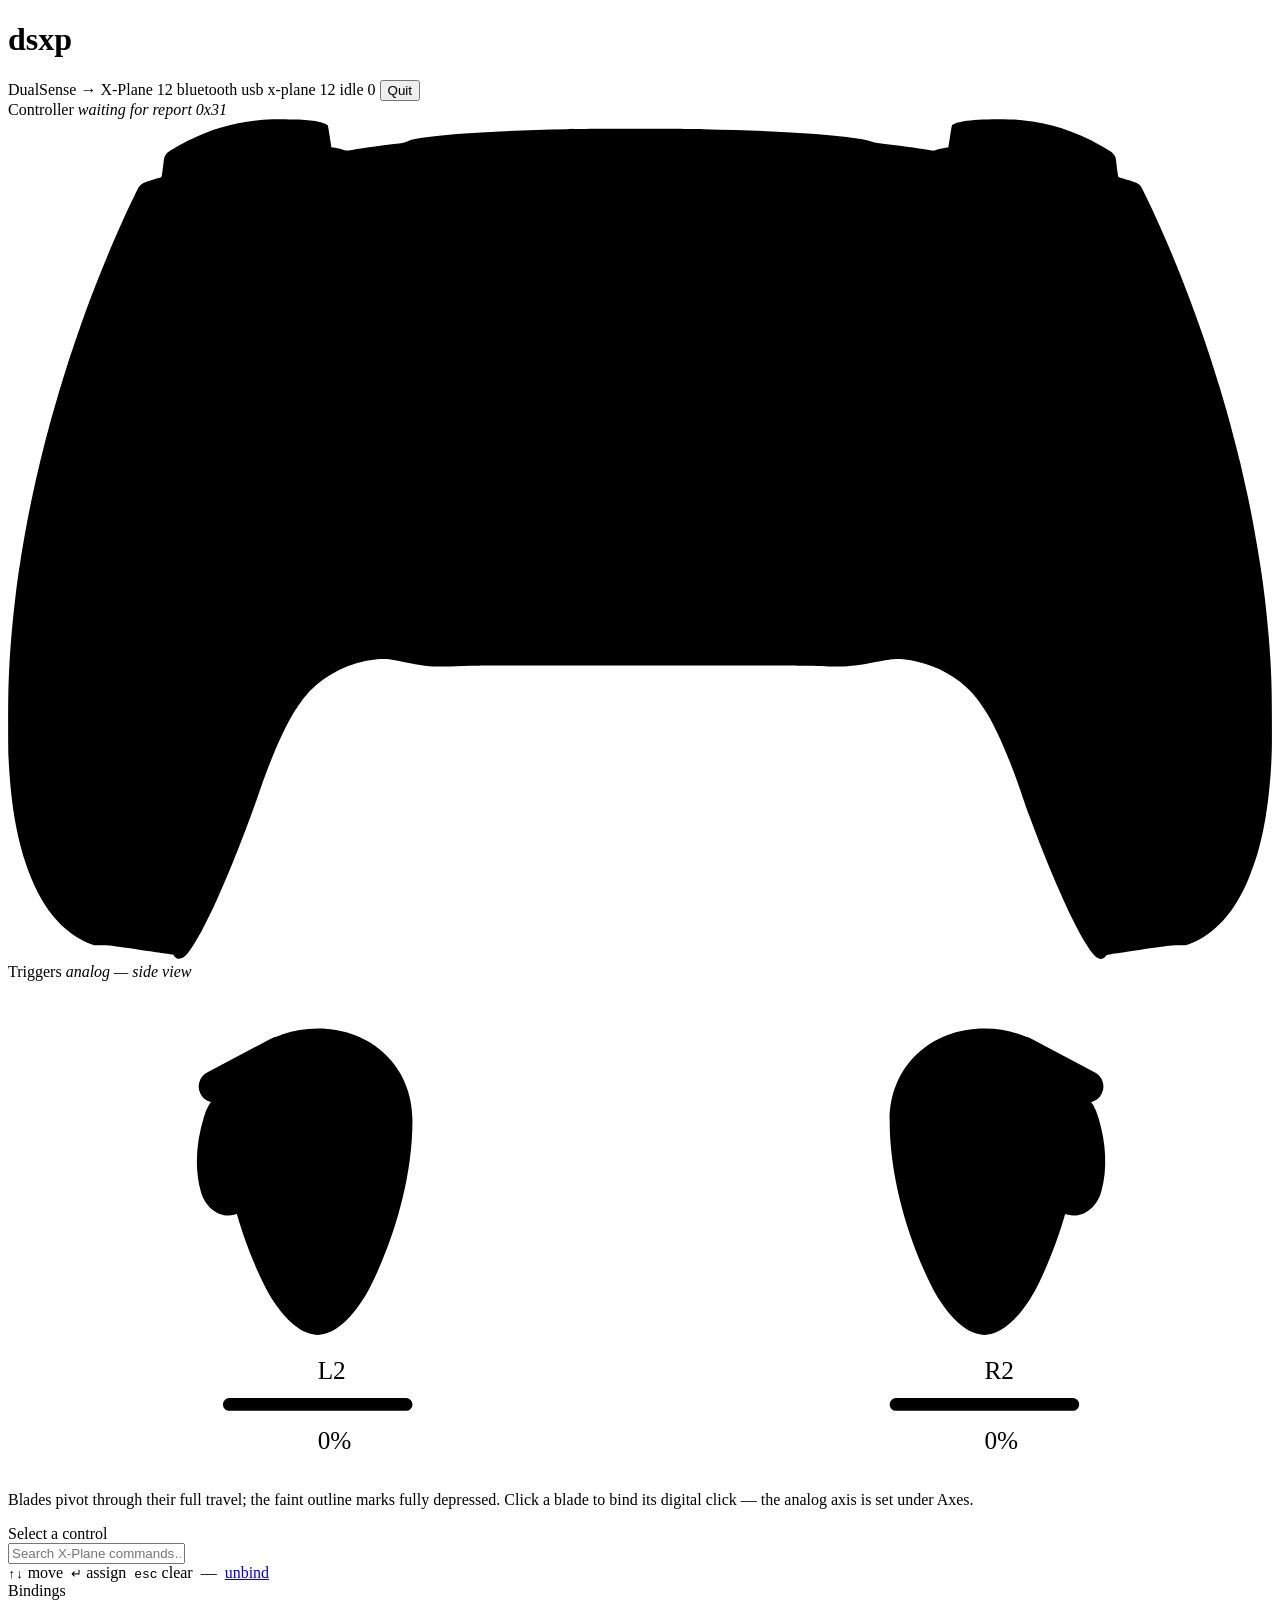
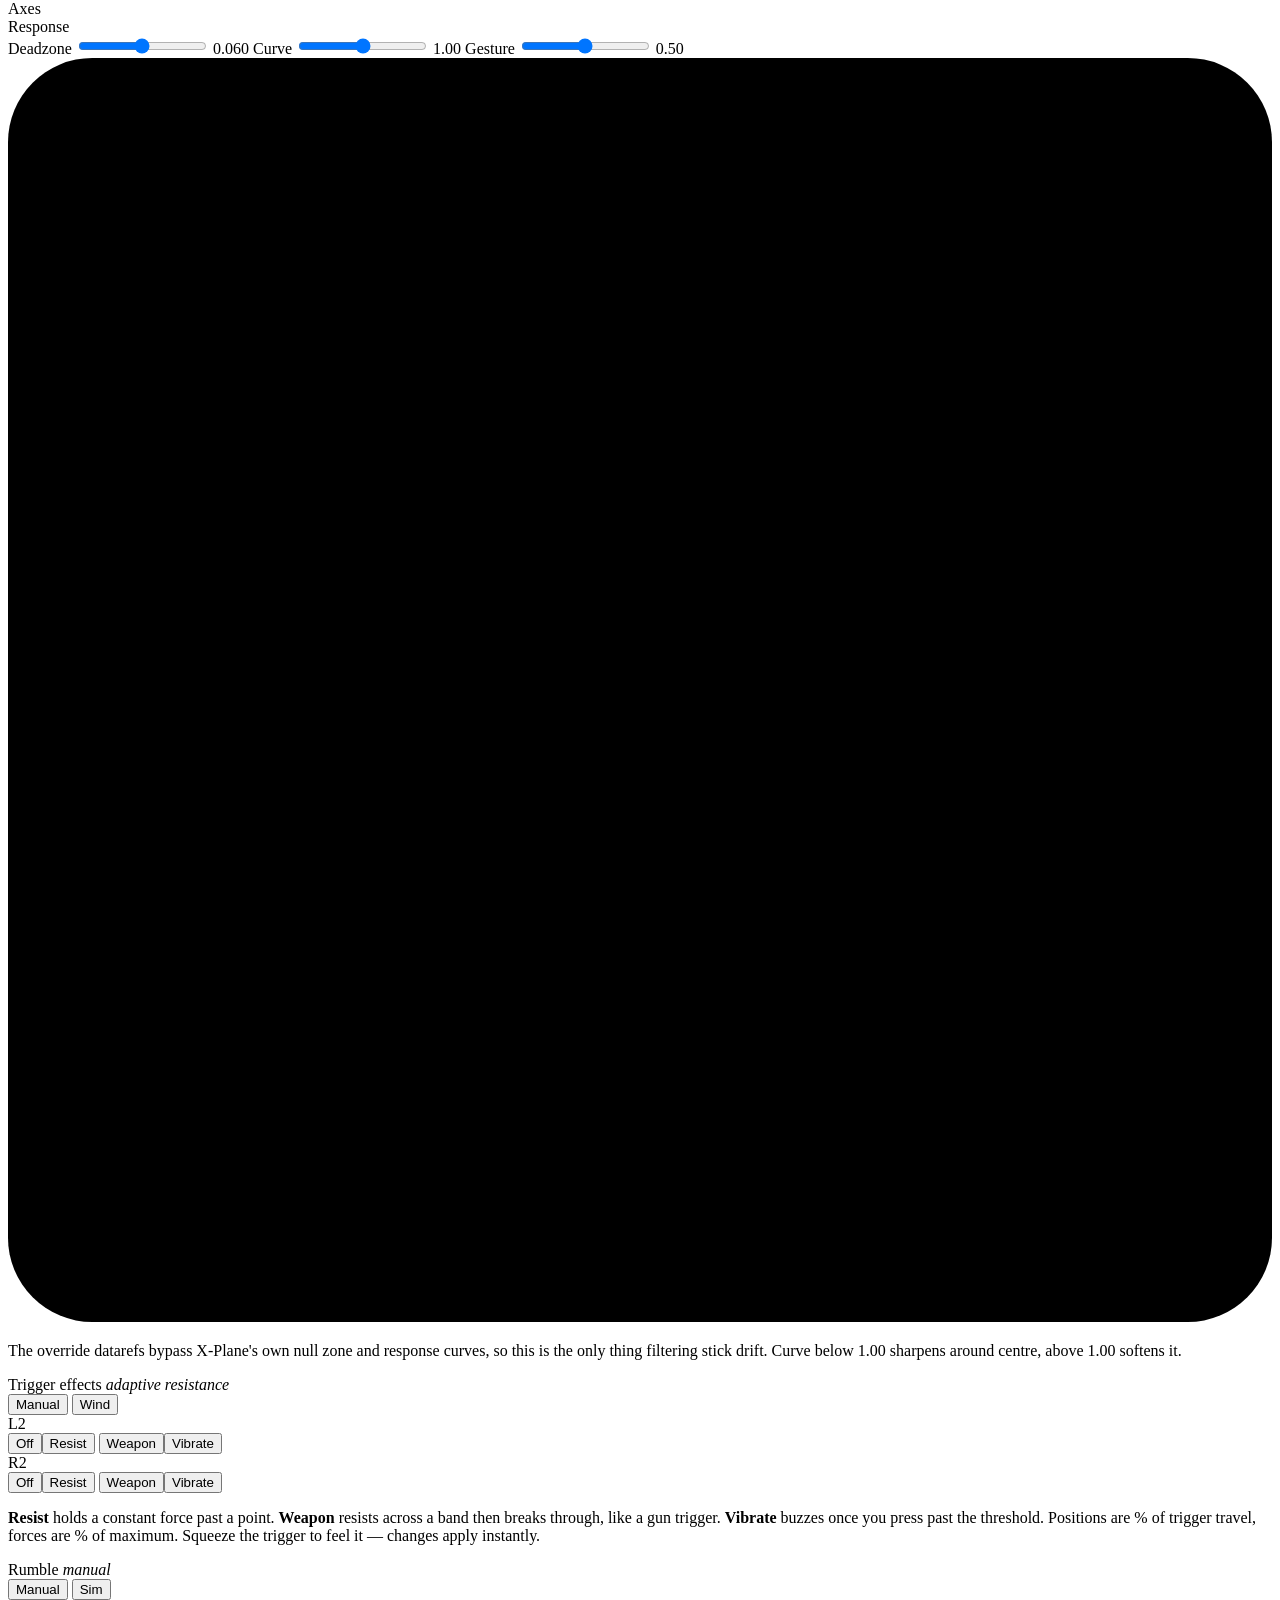
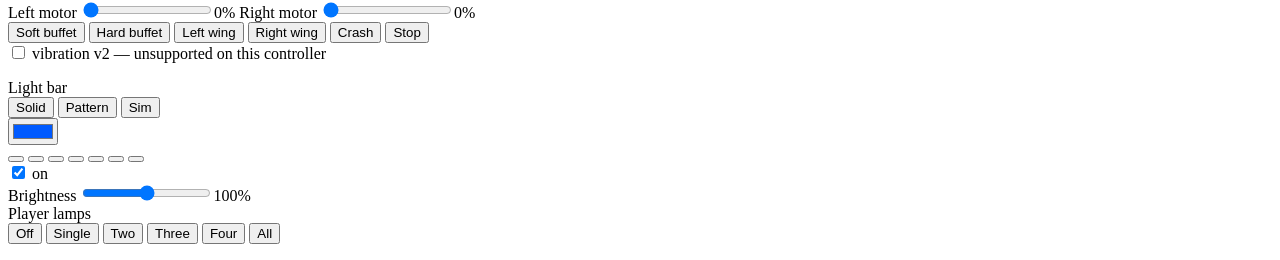
==== App/Resources/web/index.html @ fc78ed17 "Import dsxp sources from the original prototype Copied unchanged from the working prototype (C core " ====
<!doctype html>
<html lang="en">
<head>
<meta charset="utf-8">
<meta name="viewport" content="width=device-width,initial-scale=1">
<title>dsxp mapper</title>
<link rel="stylesheet" href="/app.css">
</head>
<body>

<header>
  <h1>dsxp</h1>
  <span class="sub">DualSense &rarr; X-Plane 12</span>
  <span class="spacer"></span>
  <span class="pill" id="g-bt">bluetooth</span>
  <span class="pill" id="g-usb">usb</span>
  <span class="pill" id="g-xp">x-plane 12</span>
  <span class="pill" id="g-eng">idle</span>
  <span class="pill" id="g-rep">0</span>
  <button id="quit" title="stop the bridge and hand the controls back">Quit</button>
</header>

<div id="gone" hidden>
  <div>
    <h2>Bridge stopped</h2>
    <p>The controller is quiet and X-Plane has its controls back.</p>
    <p class="dim">Run <code>xplane_dualsense</code> to start it again.</p>
  </div>
</div>

<main>
    <section>
      <div class="head">Controller <em id="mapstatus">waiting for report 0x31</em></div>
      <div class="mapwrap">
        <!-- Proportions follow the real DualSense: 1242 x 814 of body = 1.53,
             four separate D-pad arrow keys, concentric stick rings. -->
        <svg id="pad" viewBox="0 0 1310 871" role="img" aria-label="DualSense map">
          <!-- Geometry traced from the reference with potrace; every outline
               below is the real contour, not an approximation. -->
          <path class="body" d="M 274.1 0.2 C 240.8 1.7 214.5 8.4 186.9 22.3 C 178.3 26.7 165.5 34.2 164.6 35.5 C 162.2 38.8 161.8 39.8 161.5 42.8 C 161.3 44.5 160.7 49.1 160.2 53.0 C 159.1 61.1 159.5 60.3 156.3 61.1 C 150.4 62.7 142.5 65.2 140.8 66.1 C 139.7 66.7 138.1 67.8 137.2 68.6 C 135.7 70.0 135.3 70.7 131.3 79.0 C 114.7 112.7 93.5 163.2 79.1 203.4 C 78.5 205.4 77.2 208.8 76.4 211.0 C 75.6 213.2 74.9 215.4 74.7 215.8 C 74.6 216.2 73.6 219.1 72.4 222.4 C 69.9 229.8 63.7 248.2 60.7 257.6 C 57.2 268.6 54.1 278.8 50.6 290.6 C 48.6 297.4 47.5 301.5 44.5 312.0 C 43.8 314.4 42.7 318.7 42.1 320.8 C 41.9 321.7 41.4 323.7 40.9 325.2 C 36.0 343.6 30.9 364.8 27.1 382.2 C 26.4 385.5 25.6 389.1 25.4 390.1 C 21.5 407.6 16.1 437.0 12.6 459.9 C 12.3 461.9 11.9 464.4 11.7 465.4 C 10.8 471.0 9.2 483.1 8.0 492.7 C 3.9 526.0 1.6 555.6 0.5 587.8 C 0.0 602.0 0.0 652.7 0.5 661.6 C 2.2 694.7 4.9 717.0 10.3 742.4 C 10.8 744.7 12.3 750.8 13.9 756.9 C 14.6 759.7 17.5 769.1 19.0 773.3 C 26.0 793.9 35.2 811.6 46.1 825.2 C 57.8 839.7 70.7 849.4 86.1 855.2 C 89.3 856.3 89.3 856.3 96.8 856.4 C 104.2 856.4 104.2 856.4 137.5 861.2 C 155.8 863.8 170.9 866.0 171.1 866.0 C 171.2 866.0 171.7 866.6 172.2 867.5 C 173.6 869.5 175.1 870.4 177.1 870.4 C 180.5 870.4 183.6 868.3 186.7 864.2 C 194.9 853.3 205.0 834.6 216.8 808.4 C 231.1 776.8 248.5 732.6 260.1 698.5 C 271.3 665.5 284.9 633.8 295.6 616.1 C 298.3 611.6 303.8 603.5 306.2 600.5 C 322.2 580.6 345.5 566.7 371.5 561.6 C 378.9 560.2 384.6 559.5 388.8 559.6 C 394.2 559.6 397.5 560.1 411.1 562.9 C 434.8 567.8 443.9 568.3 480.0 566.7 C 491.6 566.2 818.4 566.2 830.1 566.7 C 848.9 567.5 858.8 567.7 866.1 567.4 C 877.9 566.8 884.4 565.9 900.5 562.6 C 916.0 559.5 920.0 559.1 927.6 559.9 C 949.8 562.4 968.5 569.7 985.2 582.3 C 991.7 587.2 999.0 594.2 1003.8 600.3 C 1006.5 603.6 1013.0 613.2 1015.5 617.5 C 1025.1 633.8 1038.4 664.4 1047.9 692.1 C 1053.5 708.3 1054.6 711.6 1057.7 720.0 C 1078.7 777.6 1101.5 829.3 1117.0 854.6 C 1122.7 863.8 1125.9 867.7 1128.9 869.2 C 1133.4 871.4 1135.5 870.9 1138.5 866.8 C 1139.1 866.0 1139.1 866.0 1172.5 861.2 C 1205.9 856.4 1205.9 856.4 1213.3 856.4 C 1220.8 856.3 1220.8 856.3 1224.0 855.2 C 1250.8 845.2 1271.9 821.6 1286.7 785.0 C 1290.0 777.0 1294.2 764.3 1296.2 756.9 C 1299.8 743.2 1301.2 736.6 1303.5 722.9 C 1305.7 710.2 1307.9 690.4 1308.8 675.5 C 1309.9 658.2 1310.0 653.3 1309.9 623.9 C 1309.9 585.3 1309.1 566.3 1306.5 535.3 C 1305.4 521.8 1303.4 502.4 1301.9 491.5 C 1301.7 489.8 1301.3 486.8 1301.1 484.8 C 1300.5 480.5 1298.7 467.8 1298.3 465.4 C 1298.2 464.4 1297.9 462.3 1297.6 460.8 C 1294.4 439.5 1288.4 407.0 1284.7 390.1 C 1284.5 389.1 1283.4 384.4 1282.4 379.8 C 1280.7 372.2 1279.6 367.4 1276.8 355.3 C 1275.8 351.1 1272.1 336.5 1270.6 330.9 C 1268.9 324.3 1268.8 323.9 1268.0 320.9 C 1267.6 319.4 1266.9 317.0 1266.6 315.6 C 1264.3 307.3 1258.7 287.6 1255.6 277.6 C 1251.2 263.2 1248.7 255.2 1243.6 239.8 C 1225.0 183.8 1200.7 123.5 1178.8 79.0 C 1174.7 70.5 1174.3 70.0 1172.8 68.5 C 1171.8 67.7 1170.1 66.5 1168.8 65.9 C 1166.7 64.9 1158.2 62.2 1152.6 60.8 C 1150.6 60.3 1150.6 60.3 1150.0 55.7 C 1149.6 53.2 1149.0 48.6 1148.7 45.5 C 1148.0 39.8 1148.0 39.8 1146.4 37.4 C 1144.8 35.0 1144.8 35.0 1140.4 32.2 C 1115.5 16.7 1089.0 6.7 1061.8 2.6 C 1049.7 0.8 1040.8 0.2 1026.3 0.2 C 1010.2 0.2 999.4 0.9 990.3 2.4 C 984.5 3.5 979.5 5.1 978.4 6.5 C 978.2 6.8 977.4 11.4 976.4 18.0 C 975.4 24.1 974.6 29.2 974.6 29.3 C 974.5 29.3 973.2 29.5 971.8 29.8 C 968.3 30.3 964.7 31.1 961.7 32.2 C 959.3 33.0 959.3 33.0 954.4 32.2 C 943.4 30.3 920.6 27.2 904.9 25.5 C 899.3 24.8 897.9 24.6 895.6 23.7 C 890.6 22.0 887.6 21.3 878.3 20.0 C 844.8 15.2 793.9 12.2 720.6 10.6 C 698.1 10.1 602.2 10.1 579.2 10.6 C 506.0 12.1 455.5 15.2 427.5 19.7 C 420.2 20.9 417.6 21.6 412.7 23.7 C 410.0 24.9 409.4 25.0 405.3 25.5 C 391.8 26.9 368.9 30.0 356.7 32.0 C 350.8 33.0 350.8 33.0 348.1 32.1 C 345.0 31.0 340.9 30.1 337.6 29.6 C 336.3 29.5 335.3 29.3 335.2 29.2 C 335.1 29.2 334.3 24.1 333.4 18.0 C 332.4 11.3 331.6 6.8 331.4 6.5 C 330.5 5.4 326.6 3.9 322.6 3.0 C 317.4 1.9 310.2 1.1 301.6 0.6 C 296.2 0.3 277.8 0.0 274.1 0.2 Z"/>
          <path class="pad" id="b-21" d="M 710.0 11.8 C 785.7 13.0 843.5 16.3 878.0 21.3 C 889.7 23.0 893.8 24.1 899.1 26.8 C 910.3 32.5 916.3 42.4 916.3 55.0 C 916.3 59.8 916.1 60.9 912.5 77.8 C 910.9 85.4 907.5 101.8 904.9 114.2 C 902.3 126.6 899.4 140.4 898.4 144.9 C 896.3 154.8 890.1 184.6 883.0 218.1 C 876.2 250.7 876.2 250.7 875.1 253.6 C 871.7 262.0 863.6 271.7 853.7 279.4 C 845.7 285.7 837.3 289.9 829.0 291.8 L 826.4 292.5 L 657.3 292.5 C 540.1 292.6 487.3 292.5 485.1 292.3 C 481.0 291.9 477.2 291.0 472.8 289.1 C 457.4 282.8 441.3 267.8 435.5 254.4 C 434.2 251.5 433.9 250.4 431.6 239.7 C 430.6 234.7 428.7 225.7 427.5 219.8 C 426.2 213.9 423.6 201.3 421.6 191.9 C 419.6 182.5 415.6 163.4 412.7 149.5 C 409.7 135.5 405.5 115.1 403.2 104.1 C 400.9 93.2 398.0 79.3 396.7 73.4 C 394.1 61.0 393.8 59.2 393.8 55.0 C 393.8 41.8 400.5 31.2 412.3 25.5 C 417.6 22.9 420.9 22.0 430.5 20.6 C 457.4 16.7 504.9 13.6 560.0 12.4 C 566.9 12.2 576.0 12.0 580.1 11.9 C 602.3 11.3 677.3 11.3 710.0 11.8 Z"/>
          <path class="btn" id="b-12" d="M 305.5 2.1 C 318.8 3.2 326.7 4.8 330.1 7.1 C 330.5 7.4 333.9 29.0 333.6 29.3 C 333.5 29.3 331.2 29.6 328.5 29.8 C 296.5 32.4 207.6 48.2 165.7 58.7 C 163.1 59.3 160.9 59.8 160.8 59.8 C 160.7 59.7 160.9 57.6 161.3 55.0 C 161.6 52.3 162.1 48.0 162.5 45.4 C 163.0 40.7 163.1 40.5 164.2 38.6 C 164.9 37.5 165.7 36.4 166.0 36.0 C 166.4 35.7 168.5 34.3 170.8 32.9 C 201.4 14.0 232.9 4.0 268.8 1.7 C 274.9 1.4 298.9 1.6 305.5 2.1 Z"/>
          <path class="btn" id="b-13" d="M 1040.3 1.7 C 1076.4 3.8 1109.2 14.2 1139.7 33.3 C 1143.9 36.0 1144.1 36.1 1145.5 38.6 C 1146.7 40.5 1146.7 40.7 1147.3 45.4 C 1147.6 48.0 1148.2 52.4 1148.5 55.0 C 1148.9 57.7 1149.2 59.8 1149.1 59.8 C 1149.1 59.8 1146.9 59.3 1144.3 58.7 C 1103.2 48.3 1014.4 32.5 983.0 29.9 C 976.6 29.4 976.1 29.3 976.1 28.9 C 976.1 27.3 979.4 7.3 979.7 7.1 C 983.6 4.3 996.5 2.3 1013.8 1.6 C 1019.7 1.4 1035.8 1.5 1040.3 1.7 Z"/>
          <path class="btn sm" id="b-16" d="M 342.2 76.7 C 336.7 78.0 332.1 82.5 330.7 87.9 C 329.9 91.0 330.1 93.0 333.1 110.0 C 335.8 125.3 336.0 126.2 337.0 128.3 C 338.4 131.1 341.1 133.8 343.8 135.2 C 354.5 140.4 367.3 132.9 367.3 121.3 C 367.3 118.8 362.1 88.8 361.3 86.5 C 359.6 81.7 355.5 77.9 350.6 76.7 C 348.7 76.2 344.4 76.2 342.2 76.7 Z"/>
          <path class="btn sm" id="b-17" d="M 959.1 76.9 C 954.5 78.5 951.0 81.8 949.4 86.2 C 948.8 87.7 943.6 116.3 943.2 120.1 C 942.7 124.0 944.7 129.0 947.8 132.1 C 955.5 139.9 968.8 137.8 973.6 128.2 C 974.7 126.0 974.8 125.4 977.6 109.5 C 979.1 100.5 980.4 92.6 980.4 91.8 C 980.4 84.8 975.2 78.3 968.3 76.7 C 965.5 76.0 961.4 76.1 959.1 76.9 Z"/>
          <path class="btn" id="b-0" d="M 228.9 136.9 C 217.5 138.9 208.7 148.3 207.8 159.7 C 207.7 160.9 207.9 165.5 208.2 170.3 C 208.6 175.0 209.1 183.3 209.5 188.9 C 210.6 204.6 209.8 203.1 224.6 218.7 C 230.8 225.1 236.4 230.9 237.1 231.5 C 240.1 234.1 244.5 235.6 248.3 235.2 C 250.9 235.0 253.7 234.0 255.8 232.6 C 257.2 231.7 274.1 214.3 279.4 208.3 C 281.3 206.2 283.1 202.7 283.8 200.0 C 284.5 197.0 286.8 161.5 286.5 158.8 C 285.2 148.0 276.9 139.2 266.1 137.1 C 264.1 136.7 261.1 136.7 247.0 136.7 C 237.8 136.7 229.6 136.8 228.9 136.9 Z"/>
          <path class="btn" id="b-2" d="M 326.1 209.6 C 323.4 209.8 318.1 210.2 314.3 210.5 C 298.2 211.5 296.8 211.7 294.4 212.4 C 290.3 213.7 289.3 214.5 276.2 227.0 C 263.1 239.5 262.6 240.1 261.3 243.9 C 260.8 245.4 260.6 246.5 260.6 248.4 C 260.6 252.5 261.8 255.8 264.1 258.5 C 266.5 261.2 288.2 281.7 289.7 282.6 C 291.5 283.8 294.5 285.0 296.4 285.4 C 297.2 285.5 301.8 285.9 306.6 286.3 C 311.5 286.6 319.0 287.1 323.3 287.4 C 333.5 288.2 337.0 288.2 339.8 287.4 C 349.4 285.0 356.6 277.6 358.6 268.1 C 358.9 266.5 359.0 262.8 359.0 248.5 C 359.0 231.8 359.0 230.7 358.4 228.4 C 357.7 225.4 355.5 220.8 353.5 218.5 C 350.5 214.7 345.8 211.6 341.0 210.2 C 337.8 209.2 333.2 209.0 326.1 209.6 Z"/>
          <path class="btn" id="b-4" d="M 246.1 262.0 C 241.7 262.4 238.9 263.9 235.0 267.8 C 227.6 275.2 213.8 290.1 212.9 291.6 C 212.4 292.5 211.5 294.3 211.1 295.6 C 210.2 298.0 210.2 298.5 208.9 316.4 C 208.1 328.3 207.7 335.7 207.8 337.3 C 208.1 343.2 210.7 348.7 215.0 353.1 C 217.9 356.1 221.1 358.0 225.5 359.5 L 227.9 360.3 L 246.9 360.3 C 265.8 360.3 266.0 360.3 268.2 359.7 C 276.9 357.2 283.6 350.3 285.9 341.6 C 286.6 339.1 286.8 336.2 286.5 332.6 C 286.4 330.6 286.0 326.1 285.8 322.5 C 285.5 318.9 285.1 312.2 284.8 307.4 C 284.4 302.7 284.0 298.0 283.7 297.1 C 282.9 293.9 281.1 290.8 278.6 288.0 C 270.7 279.6 259.2 267.5 257.9 266.3 C 254.7 263.3 250.2 261.7 246.1 262.0 Z"/>
          <path class="btn" id="b-6" d="M 155.2 209.6 C 150.9 210.5 146.6 212.8 143.3 215.9 C 139.7 219.3 137.3 223.2 136.0 228.0 C 135.3 230.3 135.3 230.5 135.3 248.4 C 135.3 269.1 135.2 268.5 137.7 273.7 C 141.9 282.5 150.4 288.0 159.8 288.0 C 164.5 288.0 196.0 285.7 198.3 285.3 C 201.2 284.6 204.6 282.9 206.8 280.9 C 207.9 280.0 213.5 274.6 219.4 269.0 C 230.8 258.2 231.9 256.9 233.0 253.5 C 234.3 249.3 234.0 245.2 231.9 241.4 C 230.7 238.9 230.0 238.2 219.2 228.0 C 214.2 223.3 209.1 218.4 207.8 217.2 C 204.9 214.5 201.2 212.5 197.7 211.9 C 195.2 211.4 167.6 209.4 161.2 209.3 C 158.3 209.2 156.6 209.3 155.2 209.6 Z"/>
          <path class="btn" id="b-8" d="M 962.2 206.5 C 944.0 209.1 929.8 221.7 925.5 239.0 C 919.4 262.8 934.4 286.8 958.6 292.1 C 961.2 292.6 962.5 292.7 967.5 292.7 C 972.5 292.7 973.8 292.6 976.4 292.1 C 993.8 288.3 1006.8 274.9 1010.2 257.1 C 1010.9 253.5 1010.9 245.7 1010.2 242.1 C 1006.9 224.6 994.3 211.3 977.0 207.2 C 974.4 206.6 973.1 206.5 968.5 206.4 C 965.5 206.4 962.7 206.4 962.2 206.5 Z"/>
          <path class="btn" id="b-9" d="M 1058.3 302.5 C 1051.2 303.6 1044.8 306.1 1039.0 309.9 C 1035.8 312.1 1030.1 317.8 1028.0 320.8 C 1020.7 331.4 1018.5 344.0 1021.6 356.3 C 1025.6 372.3 1038.5 384.7 1054.8 388.2 C 1057.5 388.7 1058.7 388.8 1063.7 388.8 C 1068.5 388.8 1069.9 388.7 1072.3 388.2 C 1083.6 385.7 1093.3 379.1 1099.5 369.8 C 1102.9 364.8 1104.9 360.0 1106.2 353.9 C 1107.0 349.9 1107.1 342.1 1106.3 338.2 C 1103.3 322.5 1092.8 310.1 1078.3 304.8 C 1073.6 303.2 1070.5 302.6 1064.6 302.5 C 1061.6 302.5 1058.7 302.5 1058.3 302.5 Z"/>
          <path class="btn" id="b-10" d="M 1154.4 206.5 C 1147.3 207.5 1140.9 210.0 1135.1 213.8 C 1131.6 216.2 1126.0 221.8 1123.7 225.2 C 1113.6 240.5 1113.8 259.7 1124.2 274.6 C 1126.5 277.9 1131.9 283.2 1135.2 285.4 C 1140.3 288.7 1145.2 290.8 1150.8 292.1 C 1153.3 292.6 1154.7 292.7 1159.7 292.7 C 1164.7 292.7 1166.0 292.6 1168.5 292.1 C 1190.0 287.4 1204.8 267.5 1202.9 245.9 C 1201.2 227.0 1187.8 211.7 1169.2 207.2 C 1166.6 206.6 1165.3 206.5 1160.7 206.4 C 1157.7 206.4 1154.8 206.4 1154.4 206.5 Z"/>
          <path class="btn" id="b-11" d="M 1058.3 110.4 C 1057.8 110.4 1056.1 110.8 1054.5 111.1 C 1038.7 114.4 1025.6 126.9 1021.6 142.7 C 1019.3 151.7 1019.9 160.7 1023.3 169.6 C 1027.7 180.9 1037.6 190.3 1049.2 194.4 C 1054.3 196.2 1057.1 196.6 1063.6 196.6 C 1068.7 196.6 1069.9 196.6 1072.5 196.0 C 1088.2 192.4 1100.6 181.1 1105.1 165.9 C 1111.7 144.1 1100.0 120.7 1078.4 112.7 C 1073.7 111.0 1070.6 110.4 1064.6 110.3 C 1061.6 110.3 1058.7 110.3 1058.3 110.4 Z"/>
          <path class="btn sm" id="b-20" d="M 626.9 491.3 C 623.2 492.4 621.0 495.3 621.0 499.0 C 621.0 500.8 621.1 501.3 621.8 502.6 C 622.9 504.5 624.9 506.1 627.1 506.8 C 628.6 507.2 631.1 507.2 655.5 507.2 L 682.2 507.1 L 683.8 506.3 C 690.5 503.2 690.4 494.5 683.6 491.5 C 682.6 491.0 680.6 491.0 655.3 490.9 C 633.2 490.9 627.9 490.9 626.9 491.3 Z"/>
          <circle class="touchdot" id="touch-0" r="16" cx="-99" cy="-99"/>
          <circle class="touchdot" id="touch-1" r="16" cx="-99" cy="-99"/>
          <g class="grille">
            <path d="M 604.0 325.8 C 601.5 326.9 599.8 329.5 599.8 332.3 C 599.8 334.7 600.4 336.0 602.0 337.7 C 604.3 340.1 607.5 340.7 610.6 339.1 C 612.2 338.3 613.0 337.6 613.8 335.9 C 614.9 334.0 614.9 331.0 614.0 329.2 C 613.2 327.9 611.3 326.1 610.0 325.5 C 608.5 324.9 605.6 325.0 604.0 325.8 Z"/>
            <path d="M 628.1 325.5 C 626.6 326.2 624.6 328.2 624.1 329.7 C 622.6 333.3 624.1 337.2 627.5 339.1 C 628.7 339.8 629.3 339.9 631.0 339.9 C 633.4 339.9 634.8 339.3 636.5 337.5 C 637.9 335.9 638.4 334.7 638.4 332.5 C 638.3 328.2 635.2 325.1 630.9 325.1 C 629.8 325.1 628.6 325.3 628.1 325.5 Z"/>
            <path d="M 651.4 325.9 C 645.1 329.0 646.3 338.3 653.3 339.8 C 656.4 340.5 659.4 339.1 661.2 336.2 C 662.0 334.9 662.1 334.5 662.1 332.6 C 662.1 330.1 661.6 328.8 660.0 327.2 C 657.8 325.0 654.2 324.4 651.4 325.9 Z"/>
            <path d="M 675.5 325.7 C 669.7 328.4 669.5 336.3 675.3 339.3 C 676.2 339.7 677.0 339.9 678.5 339.9 C 680.2 339.9 680.7 339.8 682.1 339.0 C 684.0 338.0 685.4 336.1 685.9 333.9 C 686.5 331.0 685.2 328.1 682.4 326.1 C 681.3 325.4 680.9 325.2 679.0 325.2 C 677.2 325.1 676.5 325.2 675.5 325.7 Z"/>
            <path d="M 699.1 325.7 C 692.4 329.1 693.9 338.8 701.4 339.9 C 703.3 340.2 705.7 339.5 707.2 338.1 C 711.2 334.5 710.3 328.0 705.5 325.8 C 703.6 324.9 700.9 324.8 699.1 325.7 Z"/>
            <path d="M 616.8 346.0 C 615.1 346.5 613.5 347.8 612.5 349.5 C 611.9 350.7 611.7 351.2 611.7 353.0 C 611.7 355.5 612.3 356.8 613.8 358.4 C 616.1 360.6 619.6 361.2 622.5 359.7 C 628.4 356.8 627.6 347.8 621.3 346.0 C 619.5 345.4 618.5 345.4 616.8 346.0 Z"/>
            <path d="M 640.4 346.0 C 637.3 347.1 635.5 349.8 635.5 353.1 C 635.5 357.4 638.6 360.5 642.8 360.5 C 645.0 360.5 646.4 360.0 648.0 358.4 C 649.5 357.0 650.3 355.2 650.3 352.9 C 650.2 347.9 645.1 344.4 640.4 346.0 Z"/>
            <path d="M 664.6 345.8 C 661.2 346.8 658.8 350.5 659.2 353.9 C 659.4 355.7 660.2 357.3 661.6 358.6 C 663.2 360.0 664.5 360.5 666.7 360.5 C 670.8 360.5 674.0 357.3 674.0 353.3 C 674.0 350.9 673.5 349.6 671.9 347.9 C 669.9 345.8 667.2 345.1 664.6 345.8 Z"/>
            <path d="M 688.1 346.0 C 685.3 346.9 683.0 349.9 683.0 352.9 C 683.0 357.3 686.1 360.5 690.3 360.5 C 693.5 360.5 695.7 359.2 697.0 356.4 C 698.6 353.4 698.0 350.3 695.6 347.8 C 693.5 345.7 690.9 345.1 688.1 346.0 Z"/>
          </g>
          <g class="mark">
            <polygon points="247,177 258,195 236,195"/>
            <polygon points="247,321 258,303 236,303"/>
            <polygon points="175,249 193,238 193,260"/>
            <polygon points="319,249 301,238 301,260"/>
          </g>
          <circle class="diag" id="b-7" cx="185" cy="187" r="26"/>
          <circle class="diag" id="b-1" cx="309" cy="187" r="26"/>
          <circle class="diag" id="b-5" cx="185" cy="311" r="26"/>
          <circle class="diag" id="b-3" cx="309" cy="311" r="26"/>
          <g class="mark">
            <polygon points="1065,136 1082,166 1048,166"/>
            <rect x="948" y="233" width="34" height="34" rx="4"/>
            <circle cx="1159" cy="250" r="17"/>
            <path d="M1047 330 L1079 362 M1079 330 L1047 362"/>
          </g>
          <g>
            <path class="well" d="M 442.0 329.9 C 405.1 331.3 371.9 353.0 355.8 386.5 C 346.9 405.1 344.0 425.2 347.4 445.7 C 352.6 477.6 373.4 505.2 402.8 519.3 C 430.4 532.5 462.8 532.2 490.2 518.4 C 499.7 513.7 507.7 507.9 515.7 499.9 C 524.6 491.0 529.9 483.6 535.2 472.6 C 541.5 459.5 544.7 446.7 545.1 432.0 C 545.8 405.0 535.8 379.6 516.9 360.1 C 500.4 343.1 478.2 332.4 454.8 330.3 C 450.9 330.0 445.2 329.8 442.0 329.9 Z"/>
            <path class="wellring" d="M 438.4 352.2 C 415.0 354.4 393.7 367.2 380.7 387.0 C 377.3 392.1 374.2 398.6 372.1 404.6 C 364.4 427.4 367.7 452.5 381.1 472.5 C 402.6 504.5 444.2 516.0 478.8 499.5 C 500.7 489.1 516.4 469.2 521.5 445.3 C 523.7 435.3 523.6 423.1 521.4 412.9 C 515.0 384.0 492.9 361.3 464.3 354.2 C 456.0 352.1 446.6 351.4 438.4 352.2 Z"/>
            <g id="stick-l" transform="translate(0 0)">
              <path class="knob" d="M 438.1 379.3 C 423.5 381.7 411.2 389.6 403.2 401.8 C 398.1 409.5 395.4 417.9 395.0 427.4 C 394.7 436.0 396.3 443.8 400.1 451.6 C 410.4 472.4 433.0 483.6 455.8 479.0 C 474.1 475.3 489.3 461.2 494.3 443.1 C 495.7 438.1 496.1 435.6 496.1 429.3 C 496.1 424.0 496.0 423.0 495.3 419.7 C 494.3 415.1 493.1 411.5 491.2 407.5 C 484.3 393.2 471.4 383.2 455.5 379.8 C 451.8 379.0 441.9 378.7 438.1 379.3 Z"/>
            </g>
            <circle class="hit" id="b-18" cx="445" cy="431" r="50"/>
            <text class="lbl xs" x="445" y="559">L3</text>
          </g>
          <g>
            <path class="well" d="M 858.9 330.0 C 829.4 331.6 802.1 346.3 784.3 370.2 C 765.8 395.1 760.0 427.5 768.7 457.4 C 777.3 486.8 799.4 510.9 828.0 522.1 C 857.3 533.6 890.3 530.6 917.0 513.8 C 940.0 499.5 956.2 476.2 961.7 449.8 C 963.3 442.0 963.6 439.4 963.6 429.4 C 963.6 422.1 963.5 419.5 963.1 416.7 C 960.3 397.9 953.9 382.6 942.6 368.0 C 939.5 364.0 930.8 355.1 926.8 351.9 C 910.1 338.6 890.7 331.2 869.2 330.0 C 866.4 329.9 863.8 329.7 863.5 329.8 C 863.2 329.8 861.1 329.9 858.9 330.0 Z"/>
            <path class="wellring" d="M 857.0 352.2 C 823.9 355.5 796.5 379.3 788.8 411.6 C 787.2 418.2 787.0 420.9 787.0 429.4 C 787.0 438.1 787.2 440.6 789.0 447.8 C 791.5 458.5 796.8 469.2 804.0 478.2 C 806.8 481.7 812.9 487.7 816.7 490.6 C 830.7 501.4 846.9 506.9 864.3 506.9 C 872.4 506.9 879.3 505.9 886.9 503.6 C 906.2 497.7 922.4 484.5 932.4 466.5 C 941.5 450.1 944.2 430.0 939.7 411.5 C 933.8 386.7 916.0 366.4 892.0 357.0 C 887.0 355.0 880.9 353.5 874.7 352.6 C 871.2 352.0 860.8 351.8 857.0 352.2 Z"/>
            <g id="stick-r" transform="translate(0 0)">
              <path class="knob" d="M 856.7 379.3 C 849.4 380.5 842.4 383.2 836.0 387.5 C 831.6 390.4 825.5 396.4 822.5 400.9 C 810.2 419.1 810.7 442.2 823.8 459.8 C 828.6 466.1 834.6 471.1 842.0 474.8 C 857.5 482.6 876.1 481.6 891.0 472.4 C 901.6 465.8 909.8 454.9 913.1 443.0 C 914.4 438.0 914.7 436.0 914.7 429.5 C 914.7 422.3 914.3 419.7 912.4 413.7 C 906.4 395.5 890.7 382.2 871.8 379.3 C 868.1 378.8 860.1 378.8 856.7 379.3 Z"/>
            </g>
            <circle class="hit" id="b-19" cx="862" cy="431" r="50"/>
            <text class="lbl xs" x="862" y="559">R3</text>
          </g>
          <rect class="btn sm" id="b-22" x="641" y="541" width="28" height="9" rx="4"/>
          <text class="lbl" x="247" y="40">L1</text>
          <text class="lbl" x="1063" y="40">R1</text>
        </svg>
      </div>
    </section>

    <section>
      <div class="head">Triggers <em id="trigstatus">analog &mdash; side view</em></div>
      <svg id="trigview" viewBox="0 0 800 310" role="img" aria-label="trigger compression, side view">
        <g transform="translate(74,10)">
          <!-- grip cross-section: wide rounded top tapering to the grip tip -->
          <path class="sidebody" d="M62 78 C62 44 88 20 122 20
                                    C156 20 182 44 182 78
                                    C182 112 172 148 158 178
                                    C148 200 134 214 122 214
                                    C110 214 96 200 86 178
                                    C72 148 62 112 62 78 Z"/>
          <rect class="sidebump" id="b-12s" x="44" y="36" width="66" height="20" rx="10"
                transform="rotate(-28 77 46)"/>
          <g class="ghost" transform="translate(66 66) rotate(-26)">
            <path d="M6 -10 C-5 -8 -13 -1 -16 10 C-21 26 -22 43 -18 57
                     C-15 68 -6 74 3 72 C12 70 18 62 18 52
                     C18 37 15 18 13 5 C12 -4 10 -10 6 -10 Z"/>
          </g>
          <g id="trig-l-lever" transform="translate(66 66) rotate(0)">
            <path class="blade" id="b-14"
                  d="M6 -10 C-5 -8 -13 -1 -16 10 C-21 26 -22 43 -18 57
                     C-15 68 -6 74 3 72 C12 70 18 62 18 52
                     C18 37 15 18 13 5 C12 -4 10 -10 6 -10 Z"/>
          </g>
          <circle class="pivot" cx="66" cy="66" r="3"/>
        </g>
        <text class="cap" x="196" y="252">L2</text>
        <rect class="dbar" x="136" y="264" width="120" height="8" rx="4"/>
        <rect class="dfill" id="trig-l-bar" x="136" y="264" width="0" height="8" rx="4"/>
        <text class="pct" id="trig-l-pct" x="196" y="296">0%</text>

        <g transform="translate(740,10) scale(-1,1)">
          <path class="sidebody" d="M62 78 C62 44 88 20 122 20
                                    C156 20 182 44 182 78
                                    C182 112 172 148 158 178
                                    C148 200 134 214 122 214
                                    C110 214 96 200 86 178
                                    C72 148 62 112 62 78 Z"/>
          <rect class="sidebump" id="b-13s" x="44" y="36" width="66" height="20" rx="10"
                transform="rotate(-28 77 46)"/>
          <g class="ghost" transform="translate(66 66) rotate(-26)">
            <path d="M6 -10 C-5 -8 -13 -1 -16 10 C-21 26 -22 43 -18 57
                     C-15 68 -6 74 3 72 C12 70 18 62 18 52
                     C18 37 15 18 13 5 C12 -4 10 -10 6 -10 Z"/>
          </g>
          <g id="trig-r-lever" transform="translate(66 66) rotate(0)">
            <path class="blade" id="b-15"
                  d="M6 -10 C-5 -8 -13 -1 -16 10 C-21 26 -22 43 -18 57
                     C-15 68 -6 74 3 72 C12 70 18 62 18 52
                     C18 37 15 18 13 5 C12 -4 10 -10 6 -10 Z"/>
          </g>
          <circle class="pivot" cx="66" cy="66" r="3"/>
        </g>
        <text class="cap" x="618" y="252">R2</text>
        <rect class="dbar" x="558" y="264" width="120" height="8" rx="4"/>
        <rect class="dfill" id="trig-r-bar" x="558" y="264" width="0" height="8" rx="4"/>
        <text class="pct" id="trig-r-pct" x="618" y="296">0%</text>
      </svg>
      <p class="note">Blades pivot through their full travel; the faint outline marks
        fully depressed. Click a blade to bind its digital click &mdash; the analog
        axis is set under Axes.</p>
    </section>

    <section>
      <div class="head" id="target">Select a control</div>
      <div class="searchwrap">
        <input id="q" placeholder="Search X-Plane commands&hellip;" autocomplete="off" spellcheck="false">
        <div class="hint">
          <kbd>&uarr;</kbd><kbd>&darr;</kbd> move &nbsp;<kbd>&crarr;</kbd> assign
          &nbsp;<kbd>esc</kbd> clear &nbsp;&mdash;&nbsp;
          <a href="#" id="unbind">unbind</a>
        </div>
      </div>
      <div id="results"></div>
    </section>

    <section>
      <div class="head">Bindings <em id="bindcount"></em></div>
      <div id="btns"></div>
    </section>

    <section>
      <div class="head">Axes</div>
      <div id="axes"></div>
    </section>

    <section>
      <div class="head">Response</div>
      <div class="tune">
        <div class="tunegrid">
          <label for="dz">Deadzone</label>
          <input type="range" id="dz" min="0" max="0.45" step="0.005">
          <output id="dz-v">0.060</output>
          <label for="cv">Curve</label>
          <input type="range" id="cv" min="0.4" max="3" step="0.05">
          <output id="cv-v">1.00</output>
          <label for="gs">Gesture</label>
          <input type="range" id="gs" min="0" max="1" step="0.02">
          <output id="gs-v">0.50</output>
        </div>
        <svg id="curve" viewBox="0 0 120 120" aria-label="response curve">
          <rect class="grid" x="0" y="0" width="120" height="120" rx="8"/>
          <line class="ax" x1="60" y1="0" x2="60" y2="120"/>
          <line class="ax" x1="0" y1="60" x2="120" y2="60"/>
          <polyline id="curveline" points=""/>
          <circle id="curvedot" r="3.5" cx="60" cy="60"/>
        </svg>
      </div>
      <p class="note">The override datarefs bypass X-Plane's own null zone and
        response curves, so this is the only thing filtering stick drift.
        Curve below 1.00 sharpens around centre, above 1.00 softens it.</p>
    </section>


    <section>
      <div class="head">Trigger effects <em id="fxstatus">adaptive resistance</em></div>
      <div class="fxtabs">
        <button data-fxm="manual">Manual</button>
        <button data-fxm="wind">Wind</button>
      </div>
      <div id="fxwind" hidden>
        <div class="wxgrid">
          <div><span>Indicated airspeed</span><b id="wx-ias">&mdash;</b></div>
          <div><span>Wind</span><b id="wx-wind">&mdash;</b></div>
          <div><span>Crosswind</span><b id="wx-xw">&mdash;</b></div>
          <div><span>Turbulence</span><b id="wx-turb">&mdash;</b></div>
          <div><span>Aerodynamic load</span><b id="wx-load">&mdash;</b></div>
          <div><span>State</span><b id="wx-note">&mdash;</b></div>
        </div>
        <div class="wxfx">
          <div><span>L2</span><b id="wx-l">&mdash;</b></div>
          <div><span>R2</span><b id="wx-r">&mdash;</b></div>
        </div>
      </div>
      <div class="fxgrid" id="fxmanual">
        <div class="fxcol" data-side="l">
          <div class="fxtitle">L2</div>
          <div class="modes">
            <button data-m="0">Off</button><button data-m="1">Resist</button>
            <button data-m="2">Weapon</button><button data-m="3">Vibrate</button>
          </div>
          <div class="fxparams"></div>
        </div>
        <div class="fxcol" data-side="r">
          <div class="fxtitle">R2</div>
          <div class="modes">
            <button data-m="0">Off</button><button data-m="1">Resist</button>
            <button data-m="2">Weapon</button><button data-m="3">Vibrate</button>
          </div>
          <div class="fxparams"></div>
        </div>
      </div>
      <p class="note" id="fxnote"><b>Resist</b> holds a constant force past a point.
        <b>Weapon</b> resists across a band then breaks through, like a gun trigger.
        <b>Vibrate</b> buzzes once you press past the threshold.
        Positions are % of trigger travel, forces are % of maximum.
        Squeeze the trigger to feel it &mdash; changes apply instantly.</p>
    </section>
    <section>
      <div class="head">Rumble <em id="rstatus">manual</em></div>
      <div class="fxtabs" id="rtabs">
        <button data-rm="manual">Manual</button>
        <button data-rm="sim">Sim</button>
      </div>
      <div id="rmanual">
        <div class="fxparams rparams">
          <label>Left motor</label>
          <input type="range" id="r-l" min="0" max="255" value="0"><output id="r-lv">0%</output>
          <label>Right motor</label>
          <input type="range" id="r-r" min="0" max="255" value="0"><output id="r-rv">0%</output>
        </div>
        <div class="rtests">
          <button data-test="soft">Soft buffet</button>
          <button data-test="hard">Hard buffet</button>
          <button data-test="left">Left wing</button>
          <button data-test="right">Right wing</button>
          <button data-test="crash">Crash</button>
          <button data-test="stop">Stop</button>
        </div>
        <div class="rpath">
          <label class="toggle"><input type="checkbox" id="rv2"> vibration v2 &mdash; unsupported on this controller</label>
        </div>
      </div>
      <div id="rsim" hidden>
        <div class="wxgrid">
          <div><span>Left wing stalled</span><b id="rx-sl">&mdash;</b></div>
          <div><span>Right wing stalled</span><b id="rx-sr">&mdash;</b></div>
          <div><span>Stall warning</span><b id="rx-sw">&mdash;</b></div>
          <div><span>Load factor</span><b id="rx-gn">&mdash;</b></div>
          <div><span>Crashed</span><b id="rx-crash">&mdash;</b></div>
          <div><span>State</span><b id="rx-note">&mdash;</b></div>
        </div>
        <div class="wxfx">
          <div><span>Left motor</span><b id="rx-l">&mdash;</b></div>
          <div><span>Right motor</span><b id="rx-r">&mdash;</b></div>
        </div>
      </div>
      <p class="note" id="rnote"></p>
    </section>

    <section class="wide">
      <div class="head">Light bar <em id="lightstatus"></em></div>
      <div class="fxtabs" id="ltabs">
        <button data-lt="solid">Solid</button>
        <button data-lt="pattern">Pattern</button>
        <button data-lt="sim">Sim</button>
      </div>

      <div id="lsolid">
        <div class="lightrow">
          <input type="color" id="lc" value="#005aff">
          <div class="swatches">
            <button class="sw" data-c="#ff2d1a" style="--s:#ff2d1a"></button>
            <button class="sw" data-c="#ff8c00" style="--s:#ff8c00"></button>
            <button class="sw" data-c="#ffd400" style="--s:#ffd400"></button>
            <button class="sw" data-c="#22c55e" style="--s:#22c55e"></button>
            <button class="sw" data-c="#005aff" style="--s:#005aff"></button>
            <button class="sw" data-c="#8b5cf6" style="--s:#8b5cf6"></button>
            <button class="sw" data-c="#ffffff" style="--s:#ffffff"></button>
          </div>
          <label class="toggle"><input type="checkbox" id="lon" checked> on</label>
        </div>
      </div>

      <div id="lpattern" hidden>
        <div class="patrow">
          <button data-pat="1">Breathe</button>
          <button data-pat="2">Pulse</button>
          <button data-pat="3">Strobe</button>
          <button data-pat="4">Rainbow</button>
          <button data-pat="5">Alert</button>
        </div>
        <div class="fxparams rparams">
          <label>Speed</label>
          <input type="range" id="lspeed" min="0" max="1" step="0.02"><output id="lspeed-v">0.50</output>
        </div>
      </div>

      <div id="lsim" hidden>
        <div class="wxgrid">
          <div><span>Showing</span><b id="lx-note">&mdash;</b></div>
          <div><span>Colour</span><b id="lx-col">&mdash;</b></div>
        </div>
      </div>

      <div class="fxparams rparams">
        <label>Brightness</label>
        <input type="range" id="lbright" min="0" max="1" step="0.02"><output id="lbright-v">100%</output>
      </div>

      <div class="pledrow">
        <span>Player lamps</span>
        <div class="pleds">
          <button data-pl="0">Off</button>
          <button data-pl="4">Single</button>
          <button data-pl="10">Two</button>
          <button data-pl="14">Three</button>
          <button data-pl="27">Four</button>
          <button data-pl="31">All</button>
        </div>
      </div>

      <p class="note" id="lnote"></p>
    </section>
</main>

<script src="/app.js"></script>
</body>
</html>
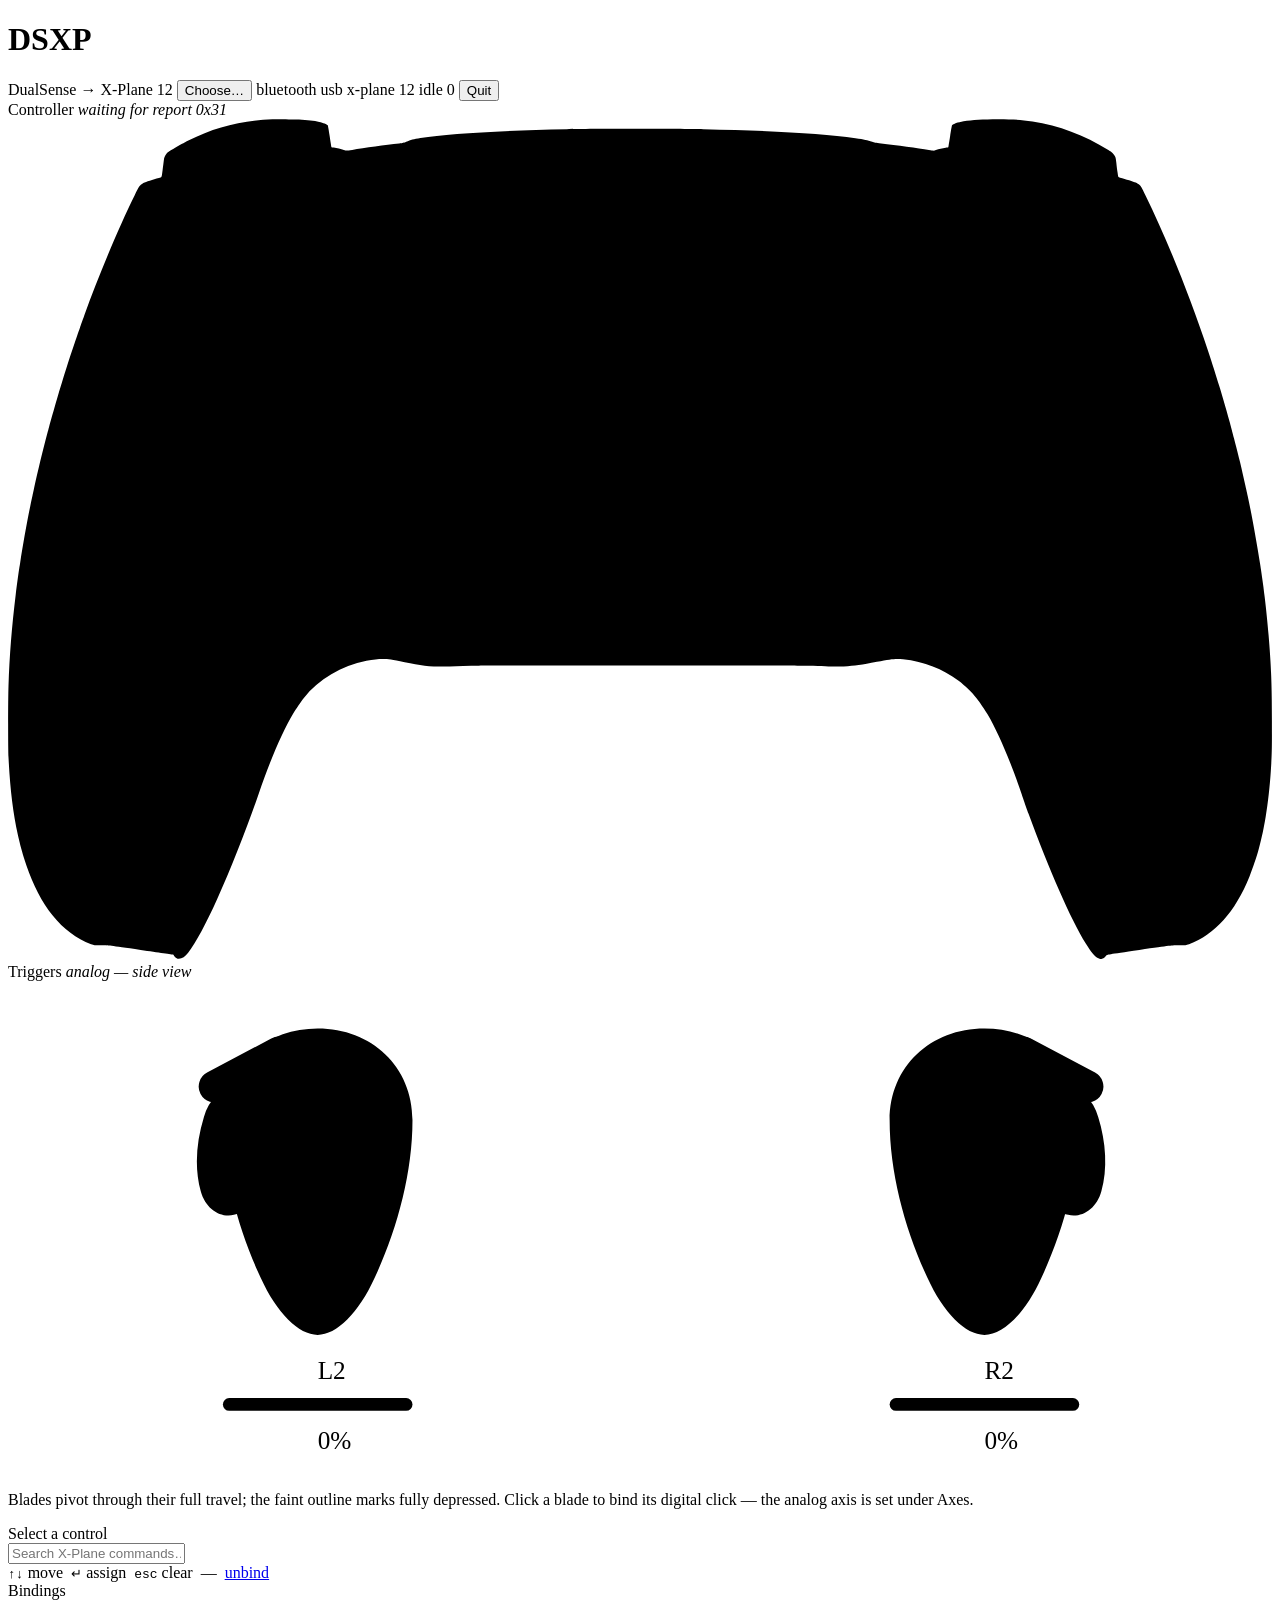
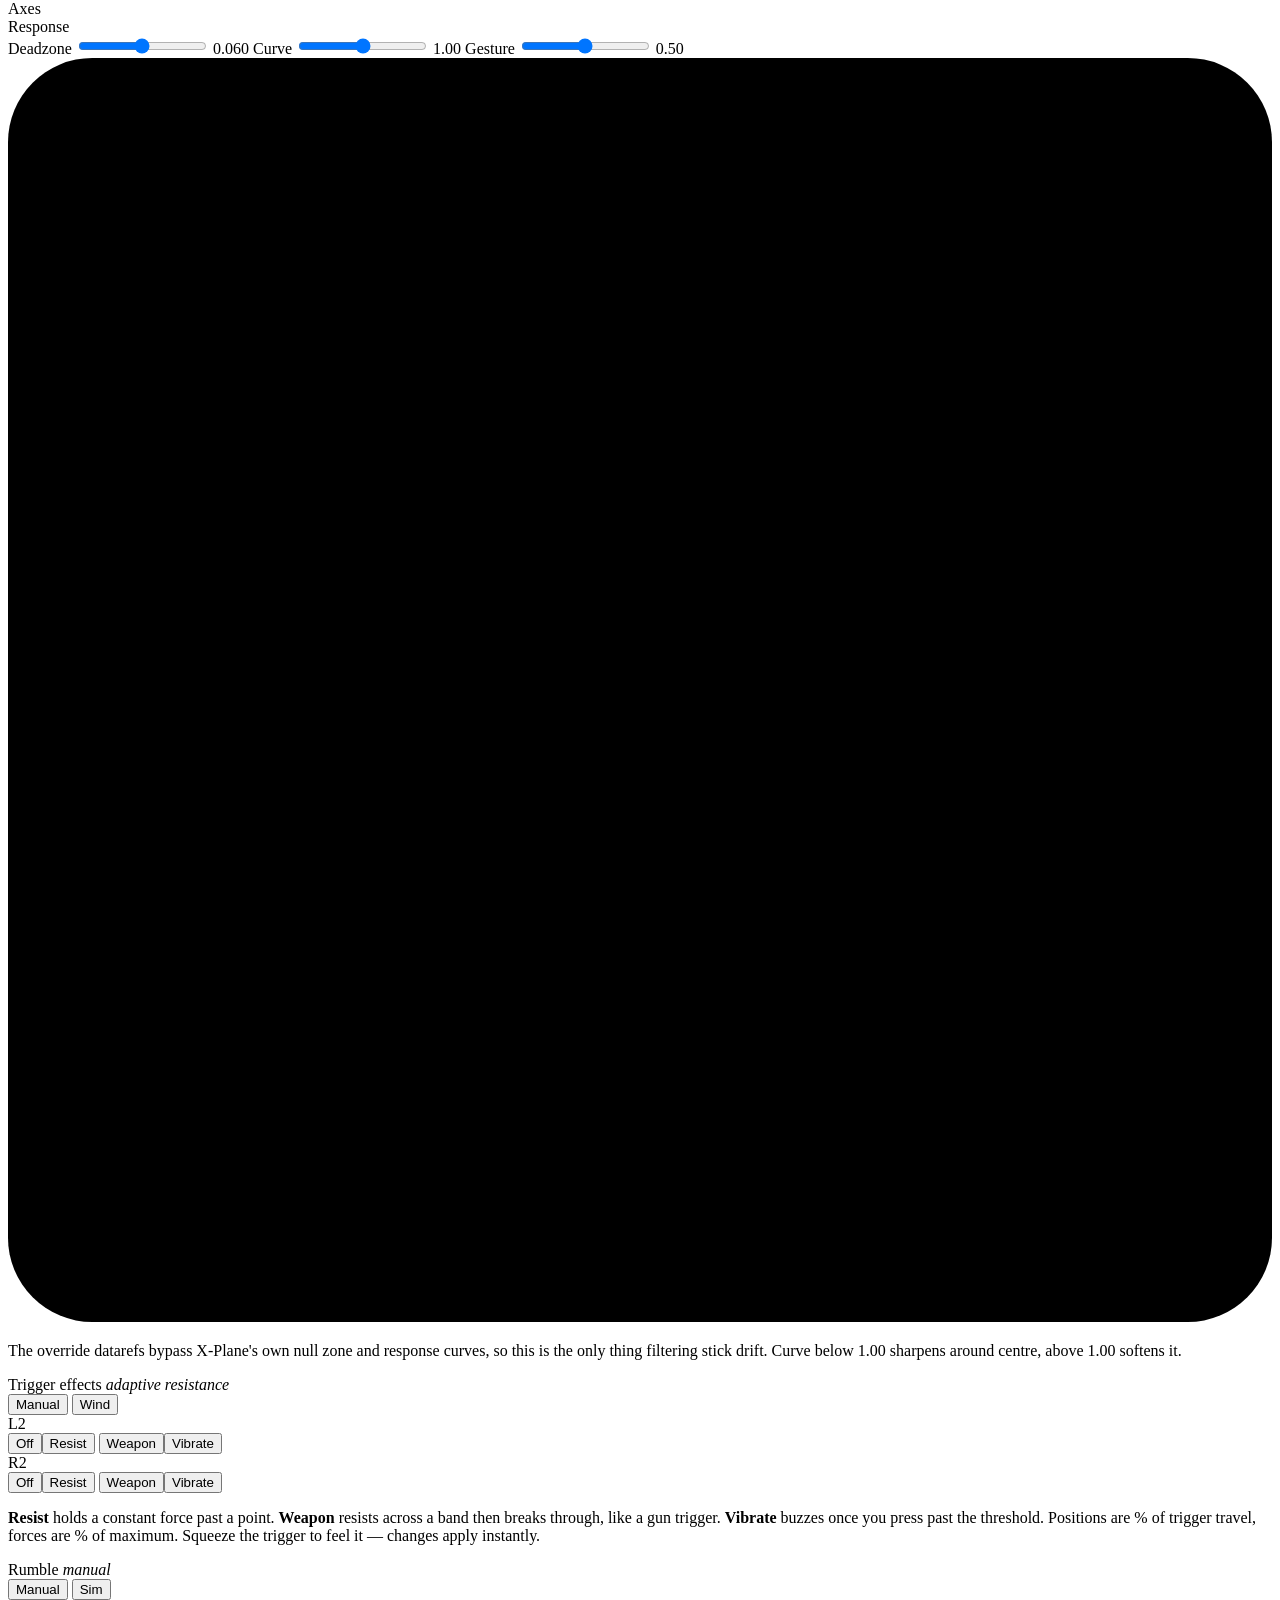
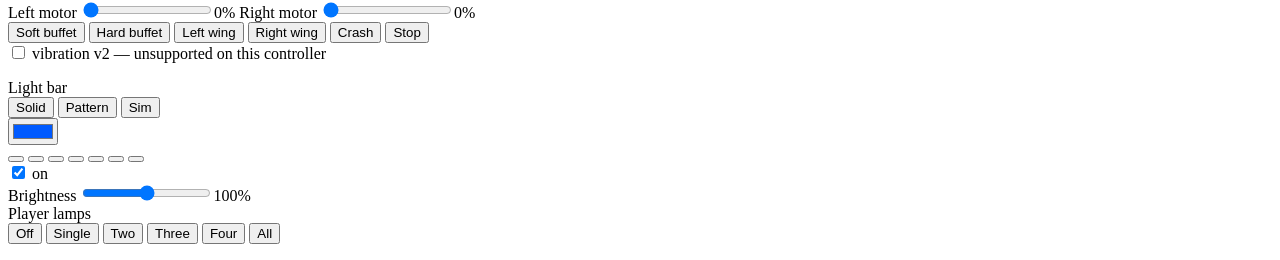
==== commit 2c4477e9: "Add the macOS app shell and fix the mapper UI App (Swift, AppKit): - Menu-bar app (LSUIElement) with" ====
--- a/App/Resources/web/index.html
+++ b/App/Resources/web/index.html
@@ -3,30 +3,40 @@
 <head>
 <meta charset="utf-8">
 <meta name="viewport" content="width=device-width,initial-scale=1">
-<title>dsxp mapper</title>
+<title>DSXP</title>
 <link rel="stylesheet" href="/app.css">
 </head>
 <body>
 
 <header>
-  <h1>dsxp</h1>
+  <h1>DSXP</h1>
   <span class="sub">DualSense &rarr; X-Plane 12</span>
+  <span class="appstrip">
+    <button id="app-access" class="warnbtn" hidden
+            title="The controller is connected but no input arrives. Open the Input Monitoring settings.">Input access…</button>
+    <span id="app-xpdir" class="xpdir"></span>
+    <button id="app-pickxp" title="Choose your X-Plane 12 folder">Choose…</button>
+    <span id="app-imported" class="pill" hidden
+          title="Your bindings were imported from the dualsense-xplane prototype">imported settings</span>
+  </span>
   <span class="spacer"></span>
   <span class="pill" id="g-bt">bluetooth</span>
   <span class="pill" id="g-usb">usb</span>
   <span class="pill" id="g-xp">x-plane 12</span>
   <span class="pill" id="g-eng">idle</span>
   <span class="pill" id="g-rep">0</span>
-  <button id="quit" title="stop the bridge and hand the controls back">Quit</button>
+  <button id="quit" title="quit DSXP and hand the controls back to X-Plane">Quit</button>
 </header>
 
 <div id="gone" hidden>
   <div>
-    <h2>Bridge stopped</h2>
+    <h2>DSXP has quit</h2>
     <p>The controller is quiet and X-Plane has its controls back.</p>
-    <p class="dim">Run <code>xplane_dualsense</code> to start it again.</p>
+    <p class="dim">Open DSXP again from Applications or Spotlight.</p>
   </div>
 </div>
+
+<div id="toast" role="status" hidden></div>
 
 <main>
     <section>
